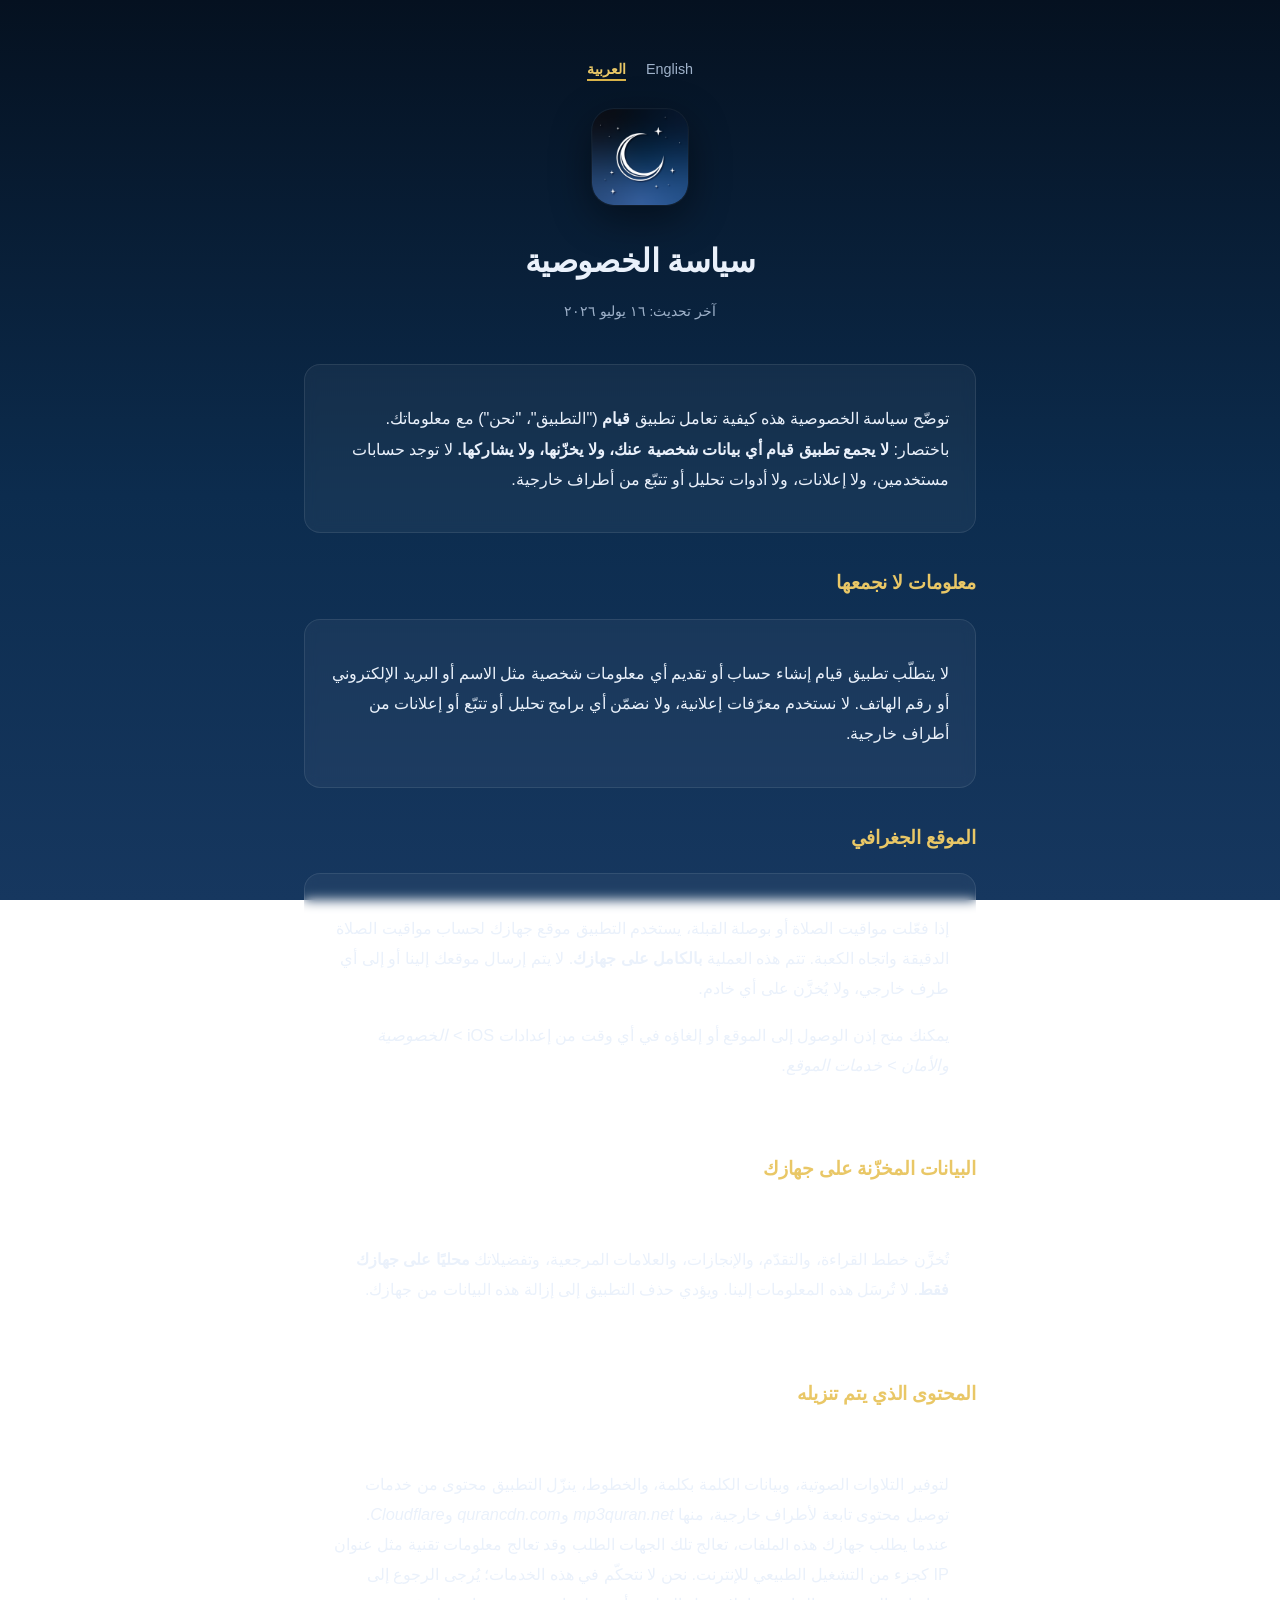
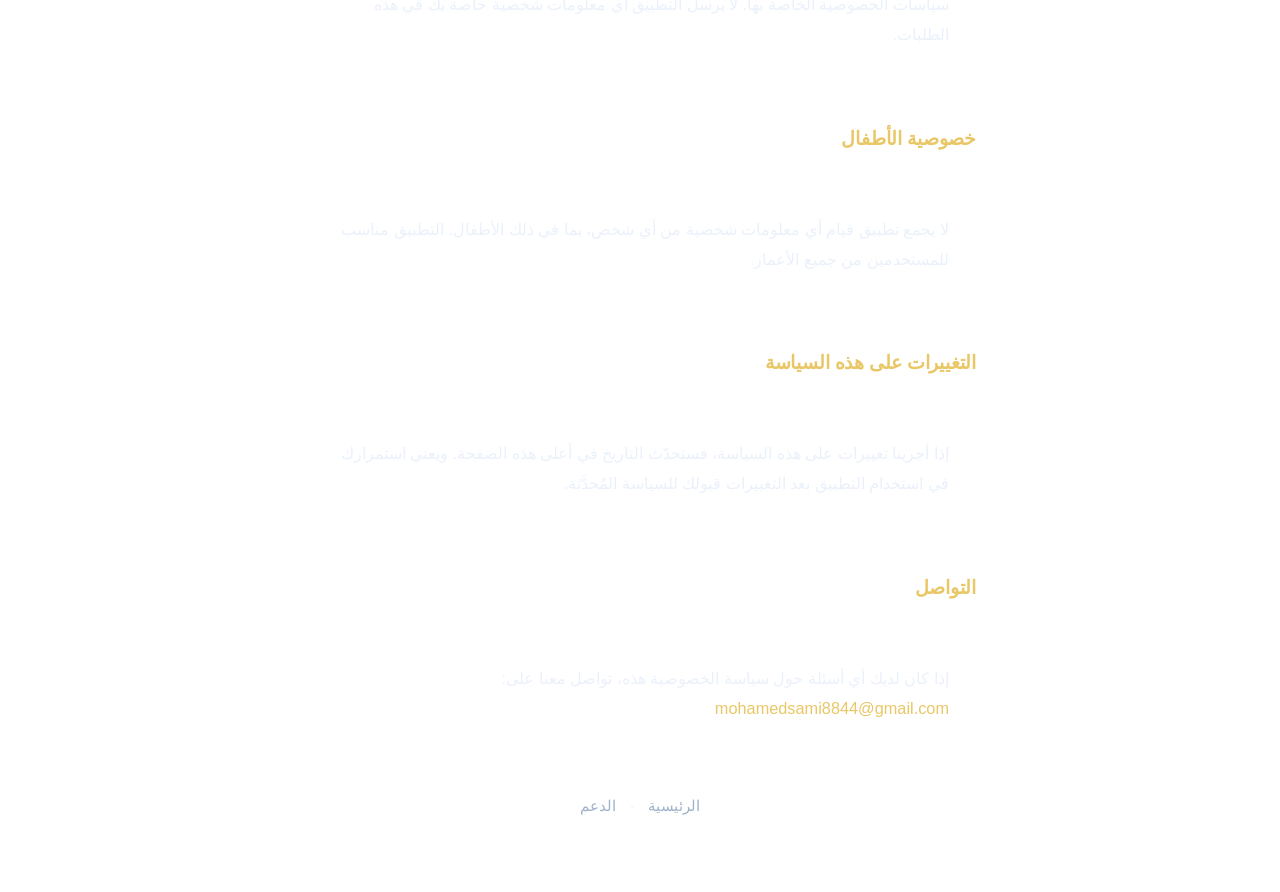
==== privacy-ar.html @ f8b46213 "Add Arabic (RTL) pages + language switcher" ====
<!DOCTYPE html>
<html lang="ar" dir="rtl">
<head>
  <meta charset="UTF-8" />
  <meta name="viewport" content="width=device-width, initial-scale=1.0" />
  <title>سياسة الخصوصية — قيام</title>
  <meta name="description" content="سياسة الخصوصية لتطبيق قيام على iOS." />
  <link rel="icon" type="image/png" href="icon.png" />
  <link rel="stylesheet" href="style.css" />
</head>
<body>
  <div class="wrap">
    <div class="langswitch">
      <a href="privacy.html">English</a>
      <a href="privacy-ar.html" class="active">العربية</a>
    </div>

    <header class="site">
      <img class="icon" src="icon.png" alt="أيقونة تطبيق قيام" width="96" height="96" />
      <h1>سياسة الخصوصية</h1>
      <p class="updated">آخر تحديث: ١٦ يوليو ٢٠٢٦</p>
    </header>

    <div class="card">
      <p>توضّح سياسة الخصوصية هذه كيفية تعامل تطبيق <strong>قيام</strong> ("التطبيق"، "نحن") مع معلوماتك. باختصار: <strong>لا يجمع تطبيق قيام أي بيانات شخصية عنك، ولا يخزّنها، ولا يشاركها.</strong> لا توجد حسابات مستخدمين، ولا إعلانات، ولا أدوات تحليل أو تتبّع من أطراف خارجية.</p>
    </div>

    <h2>معلومات لا نجمعها</h2>
    <div class="card">
      <p>لا يتطلّب تطبيق قيام إنشاء حساب أو تقديم أي معلومات شخصية مثل الاسم أو البريد الإلكتروني أو رقم الهاتف. لا نستخدم معرّفات إعلانية، ولا نضمّن أي برامج تحليل أو تتبّع أو إعلانات من أطراف خارجية.</p>
    </div>

    <h2>الموقع الجغرافي</h2>
    <div class="card">
      <p>إذا فعّلت مواقيت الصلاة أو بوصلة القبلة، يستخدم التطبيق موقع جهازك لحساب مواقيت الصلاة الدقيقة واتجاه الكعبة. تتم هذه العملية <strong>بالكامل على جهازك</strong>. لا يتم إرسال موقعك إلينا أو إلى أي طرف خارجي، ولا يُخزَّن على أي خادم.</p>
      <p>يمكنك منح إذن الوصول إلى الموقع أو إلغاؤه في أي وقت من إعدادات iOS ‏<em>&gt; الخصوصية والأمان &gt; خدمات الموقع</em>.</p>
    </div>

    <h2>البيانات المخزّنة على جهازك</h2>
    <div class="card">
      <p>تُخزَّن خطط القراءة، والتقدّم، والإنجازات، والعلامات المرجعية، وتفضيلاتك <strong>محليًا على جهازك فقط</strong>. لا تُرسَل هذه المعلومات إلينا. ويؤدي حذف التطبيق إلى إزالة هذه البيانات من جهازك.</p>
    </div>

    <h2>المحتوى الذي يتم تنزيله</h2>
    <div class="card">
      <p>لتوفير التلاوات الصوتية، وبيانات الكلمة بكلمة، والخطوط، ينزّل التطبيق محتوى من خدمات توصيل محتوى تابعة لأطراف خارجية، منها <em>mp3quran.net</em> و<em>qurancdn.com</em> و<em>Cloudflare</em>. عندما يطلب جهازك هذه الملفات، تعالج تلك الجهات الطلب وقد تعالج معلومات تقنية مثل عنوان IP كجزء من التشغيل الطبيعي للإنترنت. نحن لا نتحكّم في هذه الخدمات؛ يُرجى الرجوع إلى سياسات الخصوصية الخاصة بها. لا يرسل التطبيق أي معلومات شخصية خاصة بك في هذه الطلبات.</p>
    </div>

    <h2>خصوصية الأطفال</h2>
    <div class="card">
      <p>لا يجمع تطبيق قيام أي معلومات شخصية من أي شخص، بما في ذلك الأطفال. التطبيق مناسب للمستخدمين من جميع الأعمار.</p>
    </div>

    <h2>التغييرات على هذه السياسة</h2>
    <div class="card">
      <p>إذا أجرينا تغييرات على هذه السياسة، فسنحدّث التاريخ في أعلى هذه الصفحة. ويعني استمرارك في استخدام التطبيق بعد التغييرات قبولك للسياسة المُحدَّثة.</p>
    </div>

    <h2>التواصل</h2>
    <div class="card">
      <p>إذا كان لديك أي أسئلة حول سياسة الخصوصية هذه، تواصل معنا على:<br />
      <a href="mailto:mohamedsami8844@gmail.com">mohamedsami8844@gmail.com</a></p>
    </div>

    <nav class="nav">
      <a href="ar.html">الرئيسية</a> ·
      <a href="support-ar.html">الدعم</a>
    </nav>
  </div>
</body>
</html>
---- style.css ----
:root {
  --bg-top: #051120;
  --bg-mid: #0c2c4e;
  --bg-bottom: #16375f;
  --card: rgba(255, 255, 255, 0.045);
  --card-border: rgba(255, 255, 255, 0.09);
  --text: #eaf1fb;
  --muted: #9fb2ca;
  --accent: #d9b34a;
  --accent-strong: #e9c766;
  --link: #e9c766;
}
* { box-sizing: border-box; }
html { -webkit-text-size-adjust: 100%; }
body {
  margin: 0;
  min-height: 100vh;
  font-family: -apple-system, BlinkMacSystemFont, "Segoe UI", Roboto, Helvetica, Arial, sans-serif;
  color: var(--text);
  line-height: 1.65;
  -webkit-font-smoothing: antialiased;
  background: linear-gradient(180deg, var(--bg-top) 0%, var(--bg-mid) 55%, var(--bg-bottom) 100%);
  background-attachment: fixed;
}
.wrap { max-width: 720px; margin: 0 auto; padding: 56px 24px 72px; }
header.site { text-align: center; margin-bottom: 40px; }
header.site .icon {
  width: 96px; height: 96px; border-radius: 22px;
  box-shadow: 0 12px 40px rgba(0, 0, 0, 0.45), 0 0 0 1px rgba(255, 255, 255, 0.06);
  margin-bottom: 18px;
}
h1 { font-size: 2rem; margin: 0 0 8px; letter-spacing: -0.02em; }
h2 { font-size: 1.2rem; margin: 32px 0 10px; letter-spacing: -0.01em; color: var(--accent-strong); }
.card h2 { color: var(--text); }
p, li { color: var(--text); }
.muted { color: var(--muted); }
.card {
  background: var(--card);
  border: 1px solid var(--card-border);
  border-radius: 16px;
  padding: 22px 26px;
  margin: 18px 0;
  backdrop-filter: blur(6px);
  -webkit-backdrop-filter: blur(6px);
}
a { color: var(--link); text-decoration: none; }
a:hover { text-decoration: underline; }
.nav { text-align: center; margin: 30px 0 0; font-size: 0.95rem; }
.nav a { margin: 0 10px; color: var(--muted); }
.updated { font-size: 0.85rem; color: var(--muted); text-align: center; margin-top: 4px; }
.btn {
  display: inline-block;
  background: linear-gradient(180deg, var(--accent-strong), var(--accent));
  color: #1a1204;
  padding: 12px 24px;
  border-radius: 12px;
  font-weight: 600;
  margin-top: 8px;
  box-shadow: 0 6px 18px rgba(217, 179, 74, 0.25);
}
.btn:hover { text-decoration: none; filter: brightness(1.05); }
footer { text-align: center; margin-top: 48px; font-size: 0.9rem; color: var(--muted); }
ul { padding-left: 22px; }
li { margin: 4px 0; }
li strong { color: var(--accent-strong); font-weight: 600; }

/* Language switch */
.langswitch { text-align: center; margin-bottom: 26px; font-size: 0.9rem; }
.langswitch a { color: var(--muted); margin: 0 8px; padding-bottom: 2px; }
.langswitch a.active { color: var(--accent-strong); font-weight: 600; border-bottom: 2px solid var(--accent); }

/* RTL (Arabic) */
[dir="rtl"] { text-align: right; }
[dir="rtl"] ul { padding-left: 0; padding-right: 22px; }
[dir="rtl"] .wrap { text-align: right; }
[dir="rtl"] header.site,
[dir="rtl"] .langswitch,
[dir="rtl"] .nav,
[dir="rtl"] footer,
[dir="rtl"] .updated { text-align: center; }
[dir="rtl"] body { font-size: 1.02rem; line-height: 1.85; }
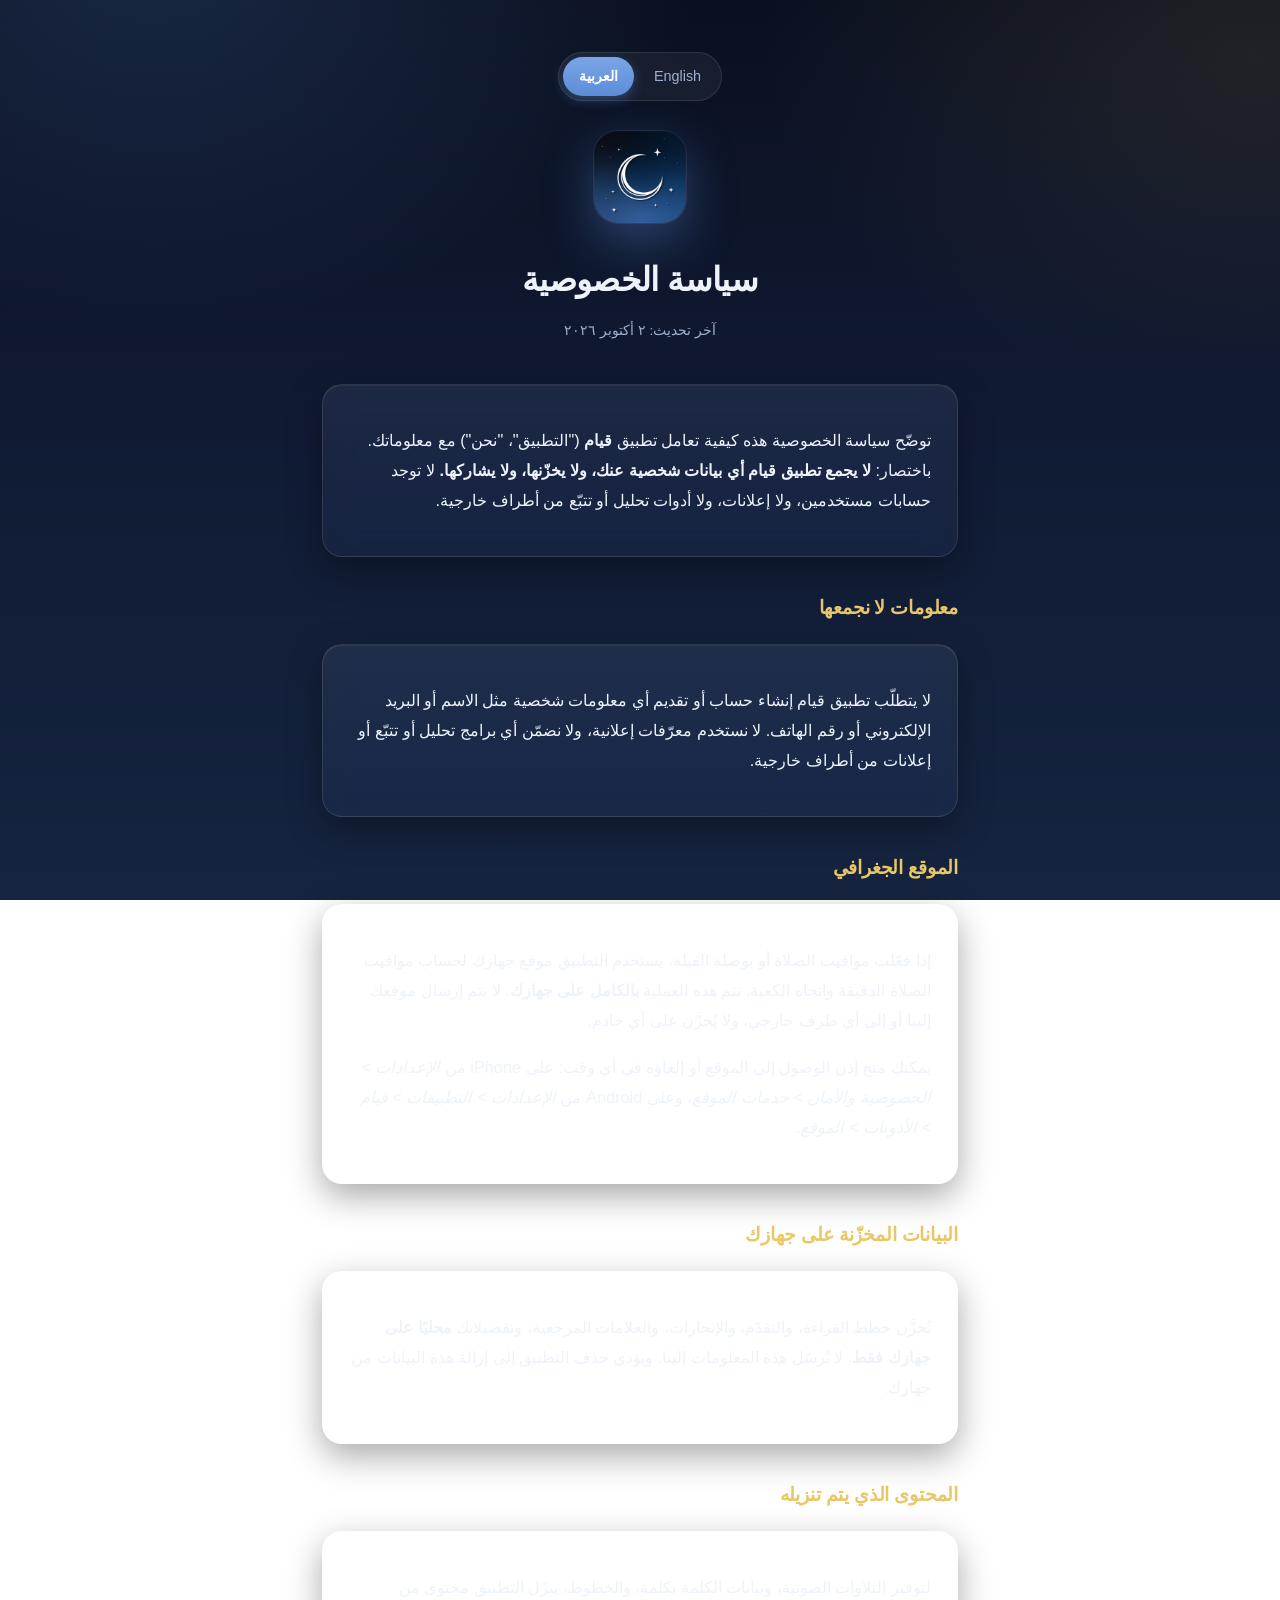
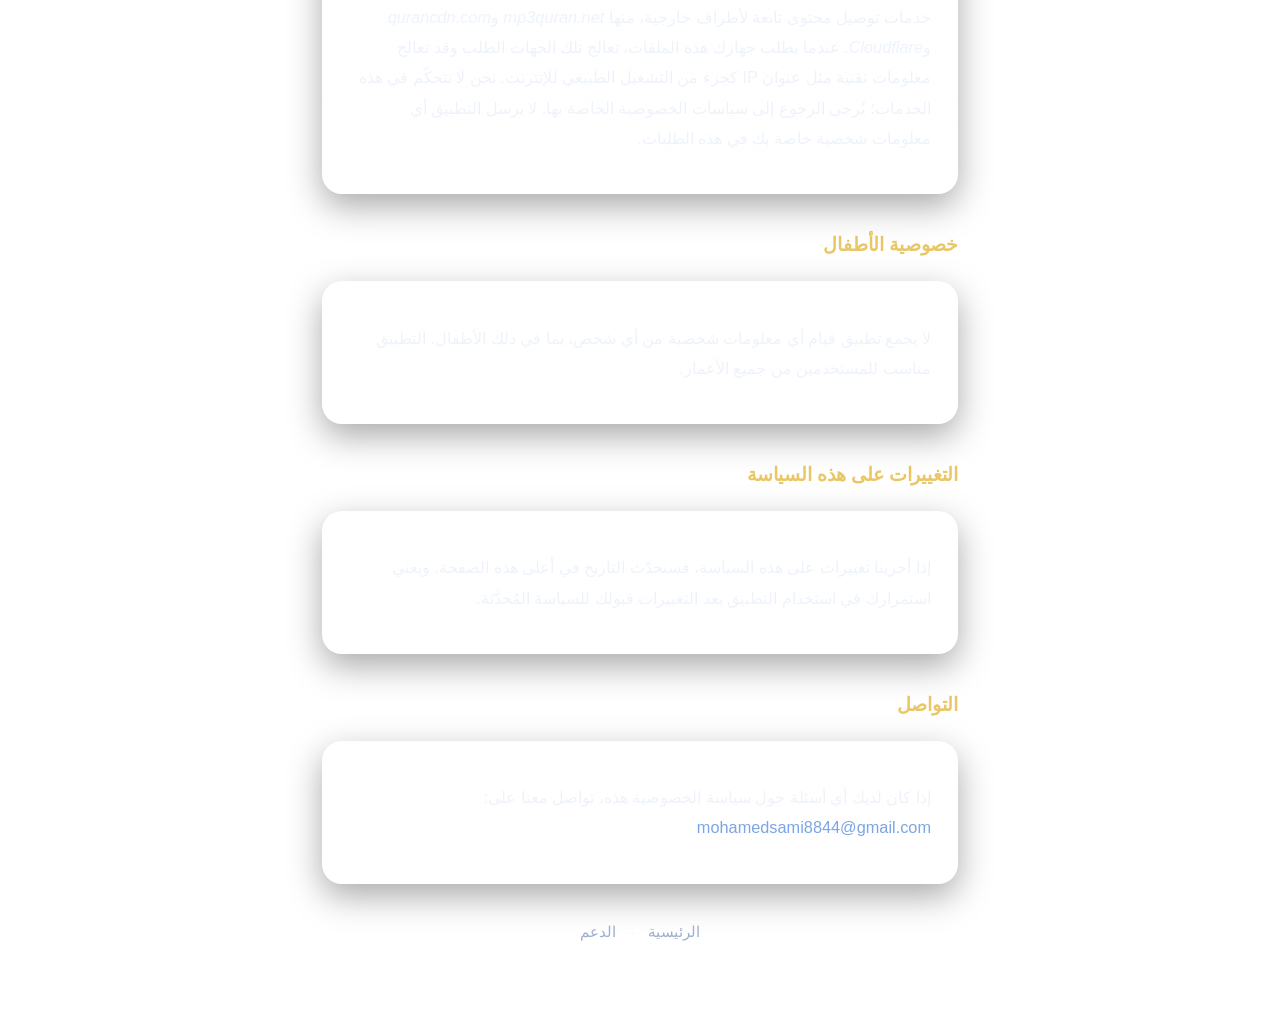
==== commit 736ff4e2: "Add Android steps for revoking location to the privacy policy Play's closed test needs the policy to" ====
--- a/privacy-ar.html
+++ b/privacy-ar.html
@@ -18,7 +18,7 @@
     <header class="site">
       <img class="icon" src="icon.png" alt="أيقونة تطبيق قيام" width="96" height="96" />
       <h1>سياسة الخصوصية</h1>
-      <p class="updated">آخر تحديث: ١٦ يوليو ٢٠٢٦</p>
+      <p class="updated">آخر تحديث: ٢ أكتوبر ٢٠٢٦</p>
     </header>
 
     <div class="card">
@@ -33,7 +33,7 @@
     <h2>الموقع الجغرافي</h2>
     <div class="card">
       <p>إذا فعّلت مواقيت الصلاة أو بوصلة القبلة، يستخدم التطبيق موقع جهازك لحساب مواقيت الصلاة الدقيقة واتجاه الكعبة. تتم هذه العملية <strong>بالكامل على جهازك</strong>. لا يتم إرسال موقعك إلينا أو إلى أي طرف خارجي، ولا يُخزَّن على أي خادم.</p>
-      <p>يمكنك منح إذن الوصول إلى الموقع أو إلغاؤه في أي وقت من إعدادات iOS ‏<em>&gt; الخصوصية والأمان &gt; خدمات الموقع</em>.</p>
+      <p>يمكنك منح إذن الوصول إلى الموقع أو إلغاؤه في أي وقت: على iPhone من <em>الإعدادات &gt; الخصوصية والأمان &gt; خدمات الموقع</em>، وعلى Android من <em>الإعدادات &gt; التطبيقات &gt; قيام &gt; الأذونات &gt; الموقع</em>.</p>
     </div>
 
     <h2>البيانات المخزّنة على جهازك</h2>
--- a/style.css
+++ b/style.css
@@ -1,17 +1,22 @@
 :root {
-  --bg-top: #051120;
-  --bg-mid: #0c2c4e;
-  --bg-bottom: #16375f;
-  --card: rgba(255, 255, 255, 0.045);
-  --card-border: rgba(255, 255, 255, 0.09);
-  --text: #eaf1fb;
-  --muted: #9fb2ca;
-  --accent: #d9b34a;
-  --accent-strong: #e9c766;
-  --link: #e9c766;
+  /* App navy theme: blue accent (#5B8DD9) on deep navy, gold as a warm highlight. */
+  --bg-0: #0a1020;
+  --bg-1: #101a33;
+  --bg-2: #16243f;
+  --card-a: rgba(255, 255, 255, 0.065);
+  --card-b: rgba(255, 255, 255, 0.028);
+  --card-border: rgba(255, 255, 255, 0.10);
+  --text: #eef3fb;
+  --muted: #9fb0cf;
+  --blue: #5b8dd9;         /* app navy accent */
+  --blue-strong: #7ba5e5;
+  --gold: #d9b34a;
+  --gold-strong: #e9c766;
+  --link: #7ba5e5;
+  --radius: 20px;
 }
 * { box-sizing: border-box; }
-html { -webkit-text-size-adjust: 100%; }
+html { -webkit-text-size-adjust: 100%; scroll-behavior: smooth; }
 body {
   margin: 0;
   min-height: 100vh;
@@ -19,63 +24,166 @@
   color: var(--text);
   line-height: 1.65;
   -webkit-font-smoothing: antialiased;
-  background: linear-gradient(180deg, var(--bg-top) 0%, var(--bg-mid) 55%, var(--bg-bottom) 100%);
+  background:
+    radial-gradient(1000px 720px at 12% -8%, rgba(91, 141, 217, 0.20), transparent 55%),
+    radial-gradient(900px 620px at 98% 6%, rgba(217, 179, 74, 0.10), transparent 55%),
+    linear-gradient(180deg, var(--bg-0) 0%, var(--bg-1) 46%, var(--bg-2) 100%);
   background-attachment: fixed;
 }
-.wrap { max-width: 720px; margin: 0 auto; padding: 56px 24px 72px; }
+::selection { background: rgba(91, 141, 217, 0.40); }
+
+.wrap { max-width: 680px; margin: 0 auto; padding: 52px 22px 72px; }
+
+/* Header */
 header.site { text-align: center; margin-bottom: 40px; }
 header.site .icon {
-  width: 96px; height: 96px; border-radius: 22px;
-  box-shadow: 0 12px 40px rgba(0, 0, 0, 0.45), 0 0 0 1px rgba(255, 255, 255, 0.06);
+  width: 92px; height: 92px; border-radius: 24px;
+  box-shadow: 0 18px 50px rgba(91, 141, 217, 0.38), 0 0 0 1px rgba(255, 255, 255, 0.08);
   margin-bottom: 18px;
 }
-h1 { font-size: 2rem; margin: 0 0 8px; letter-spacing: -0.02em; }
-h2 { font-size: 1.2rem; margin: 32px 0 10px; letter-spacing: -0.01em; color: var(--accent-strong); }
+h1 { font-size: 2.05rem; margin: 0 0 8px; letter-spacing: -0.02em; font-weight: 700; }
+h2 { font-size: 1.18rem; margin: 34px 0 10px; letter-spacing: -0.01em; color: var(--gold-strong); font-weight: 650; }
 .card h2 { color: var(--text); }
 p, li { color: var(--text); }
 .muted { color: var(--muted); }
+
+/* Glass cards */
 .card {
-  background: var(--card);
+  background: linear-gradient(180deg, var(--card-a), var(--card-b));
   border: 1px solid var(--card-border);
-  border-radius: 16px;
-  padding: 22px 26px;
+  border-radius: var(--radius);
+  padding: 24px 26px;
   margin: 18px 0;
-  backdrop-filter: blur(6px);
-  -webkit-backdrop-filter: blur(6px);
+  backdrop-filter: blur(16px) saturate(125%);
+  -webkit-backdrop-filter: blur(16px) saturate(125%);
+  box-shadow: 0 12px 34px rgba(0, 0, 0, 0.34), inset 0 1px 0 rgba(255, 255, 255, 0.06);
 }
-a { color: var(--link); text-decoration: none; }
-a:hover { text-decoration: underline; }
-.nav { text-align: center; margin: 30px 0 0; font-size: 0.95rem; }
+
+/* Links */
+a { color: var(--link); text-decoration: none; transition: color 0.15s ease; }
+a:hover { color: var(--gold-strong); text-decoration: underline; text-underline-offset: 3px; }
+
+.nav { text-align: center; margin: 34px 0 0; font-size: 0.95rem; }
 .nav a { margin: 0 10px; color: var(--muted); }
+.nav a:hover { color: var(--text); }
 .updated { font-size: 0.85rem; color: var(--muted); text-align: center; margin-top: 4px; }
+
+/* Buttons */
 .btn {
   display: inline-block;
-  background: linear-gradient(180deg, var(--accent-strong), var(--accent));
-  color: #1a1204;
-  padding: 12px 24px;
-  border-radius: 12px;
+  background: linear-gradient(180deg, var(--blue-strong), var(--blue));
+  color: #fff;
+  padding: 13px 26px;
+  border-radius: 14px;
   font-weight: 600;
   margin-top: 8px;
-  box-shadow: 0 6px 18px rgba(217, 179, 74, 0.25);
+  box-shadow: 0 10px 24px rgba(91, 141, 217, 0.32);
+  transition: transform 0.15s ease, box-shadow 0.15s ease, filter 0.15s ease;
 }
-.btn:hover { text-decoration: none; filter: brightness(1.05); }
-footer { text-align: center; margin-top: 48px; font-size: 0.9rem; color: var(--muted); }
+.btn:hover { text-decoration: none; transform: translateY(-1px); filter: brightness(1.06); box-shadow: 0 14px 30px rgba(91, 141, 217, 0.42); }
+.btn:active { transform: translateY(0); }
+
+footer { text-align: center; margin-top: 52px; font-size: 0.9rem; color: var(--muted); }
 ul { padding-left: 22px; }
-li { margin: 4px 0; }
-li strong { color: var(--accent-strong); font-weight: 600; }
+li { margin: 5px 0; }
+li strong { color: var(--gold-strong); font-weight: 600; }
 
-/* Language switch */
-.langswitch { text-align: center; margin-bottom: 26px; font-size: 0.9rem; }
-.langswitch a { color: var(--muted); margin: 0 8px; padding-bottom: 2px; }
-.langswitch a.active { color: var(--accent-strong); font-weight: 600; border-bottom: 2px solid var(--accent); }
+/* Language switch — modern segmented pill */
+.langswitch {
+  width: fit-content; margin: 0 auto 30px;
+  display: flex; gap: 4px;
+  background: rgba(255, 255, 255, 0.05);
+  border: 1px solid var(--card-border);
+  border-radius: 999px; padding: 4px;
+  font-size: 0.9rem;
+}
+.langswitch a {
+  color: var(--muted); padding: 6px 16px; border-radius: 999px;
+  transition: background 0.18s ease, color 0.18s ease;
+}
+.langswitch a:hover { color: var(--text); text-decoration: none; }
+.langswitch a.active {
+  color: #fff; font-weight: 600;
+  background: linear-gradient(180deg, var(--blue-strong), var(--blue));
+  box-shadow: 0 4px 12px rgba(91, 141, 217, 0.35);
+}
+
+/* Bug-report form */
+.field { margin: 16px 0; }
+.field label { display: block; font-weight: 600; margin-bottom: 7px; font-size: 0.95rem; }
+.field .req { color: var(--blue-strong); }
+.field select,
+.field textarea,
+.field input {
+  width: 100%;
+  background: rgba(255, 255, 255, 0.045);
+  border: 1px solid var(--card-border);
+  border-radius: 14px;
+  color: var(--text);
+  padding: 13px 15px;
+  font-family: inherit;
+  font-size: 1rem;
+  transition: border-color 0.15s ease, box-shadow 0.15s ease, background 0.15s ease;
+}
+.field textarea { min-height: 132px; resize: vertical; }
+.field select:focus,
+.field textarea:focus,
+.field input:focus {
+  outline: none;
+  border-color: var(--blue);
+  box-shadow: 0 0 0 3px rgba(91, 141, 217, 0.28);
+  background: rgba(255, 255, 255, 0.06);
+}
+/* Custom dropdown chevron */
+.field select {
+  appearance: none; -webkit-appearance: none;
+  background-image: url("data:image/svg+xml,%3Csvg xmlns='http://www.w3.org/2000/svg' width='14' height='9' viewBox='0 0 14 9'%3E%3Cpath d='M1 1l6 6 6-6' fill='none' stroke='%239fb0cf' stroke-width='2' stroke-linecap='round' stroke-linejoin='round'/%3E%3C/svg%3E");
+  background-repeat: no-repeat;
+  background-position: right 16px center;
+  padding-right: 42px;
+}
+/* Native option menu renders on a light surface in most browsers. */
+.field select option { color: #10203a; background: #fff; }
+.form-meta {
+  font-size: 0.85rem; color: var(--muted);
+  margin: 16px 0 0; padding-top: 13px;
+  border-top: 1px dashed var(--card-border);
+}
+.form-meta strong { color: var(--text); font-weight: 600; }
+.form-btn {
+  width: 100%; border: 0; cursor: pointer;
+  background: linear-gradient(180deg, var(--blue-strong), var(--blue));
+  color: #fff; padding: 14px 24px; border-radius: 14px;
+  font-weight: 600; font-family: inherit; font-size: 1.02rem; margin-top: 10px;
+  box-shadow: 0 10px 24px rgba(91, 141, 217, 0.32);
+  transition: transform 0.15s ease, box-shadow 0.15s ease, filter 0.15s ease;
+}
+.form-btn:hover { transform: translateY(-1px); filter: brightness(1.06); box-shadow: 0 14px 30px rgba(91, 141, 217, 0.42); }
+.form-btn:active { transform: translateY(0); }
+.form-btn:disabled { opacity: 0.6; cursor: default; transform: none; box-shadow: none; }
+.form-status {
+  margin: 14px 0 0; padding: 12px 15px; border-radius: 12px;
+  font-size: 0.95rem; font-weight: 600;
+}
+.form-status.ok  { color: #d7f7e2; background: rgba(46, 160, 102, 0.18); border: 1px solid rgba(46, 160, 102, 0.42); }
+.form-status.err { color: #f6d5d5; background: rgba(200, 70, 70, 0.16); border: 1px solid rgba(200, 70, 70, 0.40); }
 
 /* RTL (Arabic) */
 [dir="rtl"] { text-align: right; }
 [dir="rtl"] ul { padding-left: 0; padding-right: 22px; }
 [dir="rtl"] .wrap { text-align: right; }
+[dir="rtl"] .field { text-align: right; }
+[dir="rtl"] .field select {
+  background-position: left 16px center;
+  padding-right: 15px; padding-left: 42px;
+}
 [dir="rtl"] header.site,
 [dir="rtl"] .langswitch,
 [dir="rtl"] .nav,
 [dir="rtl"] footer,
 [dir="rtl"] .updated { text-align: center; }
 [dir="rtl"] body { font-size: 1.02rem; line-height: 1.85; }
+
+@media (prefers-reduced-motion: reduce) {
+  * { transition: none !important; scroll-behavior: auto !important; }
+}
